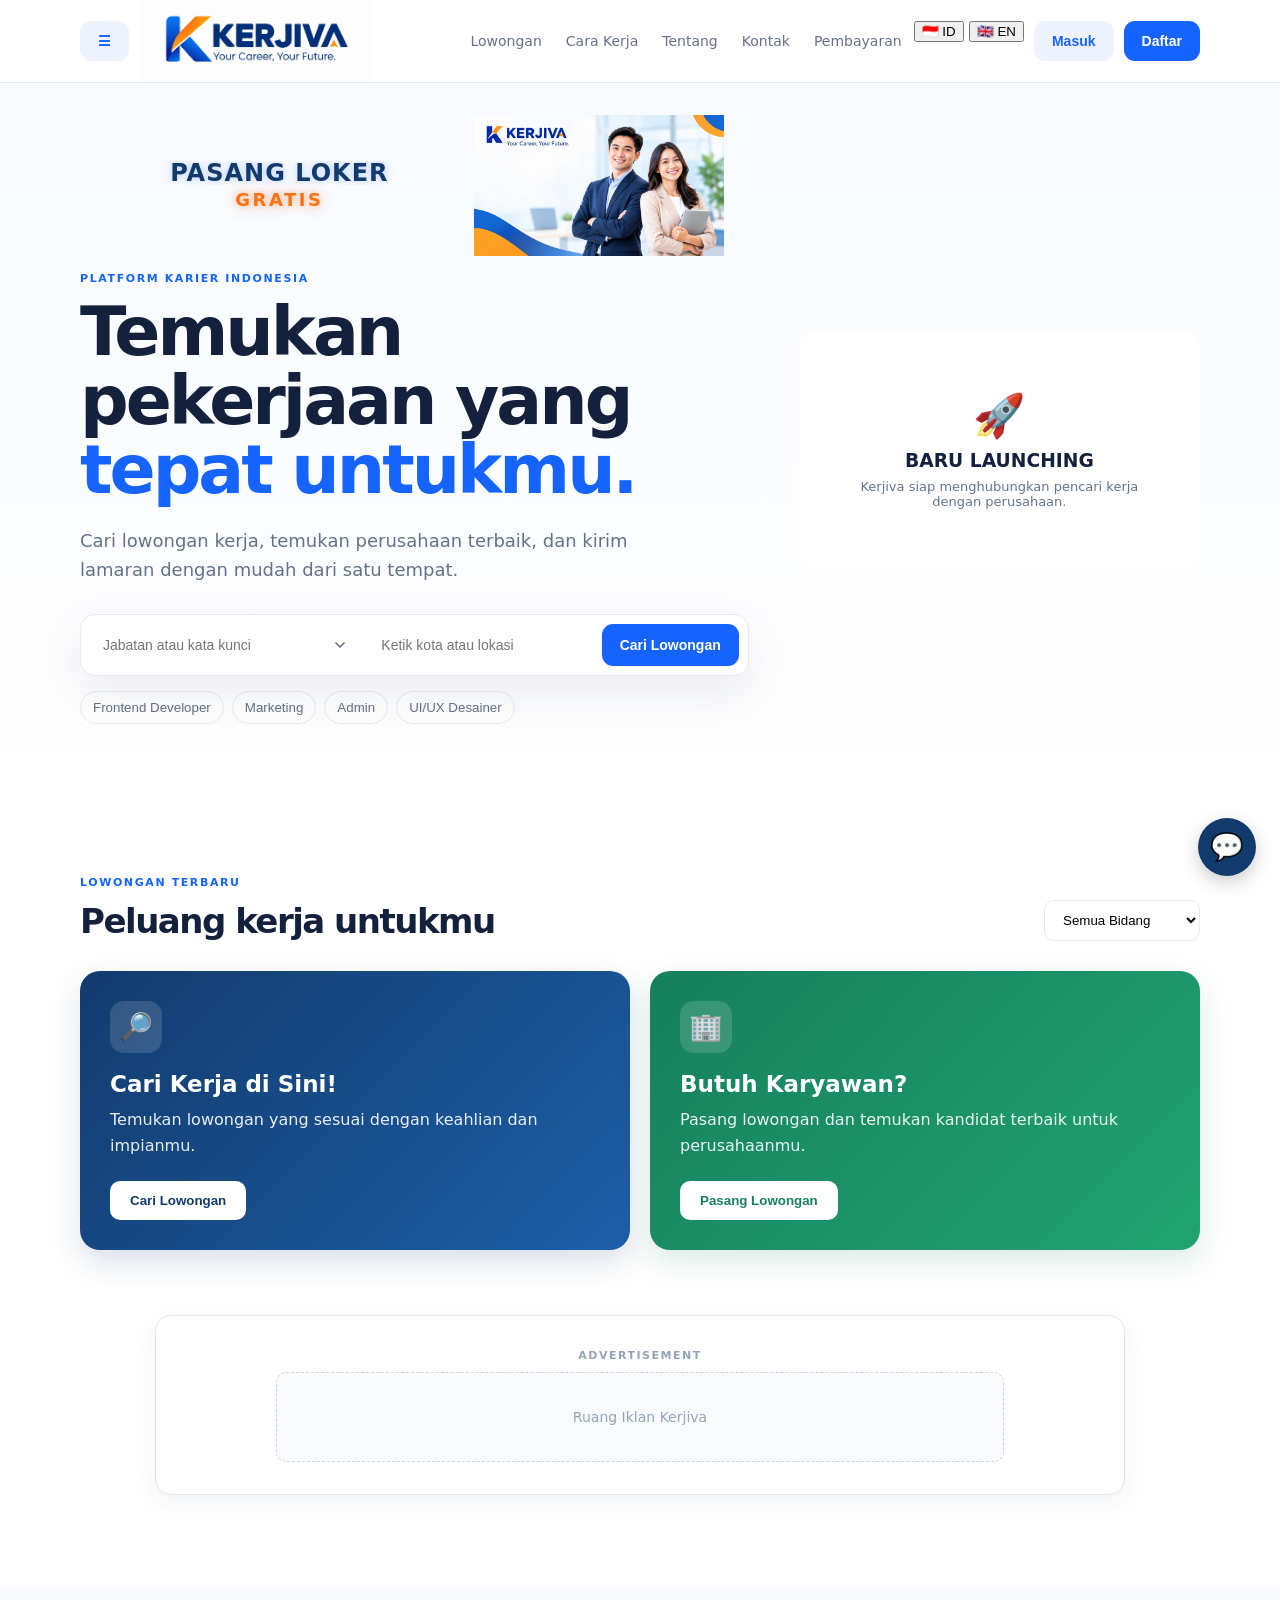
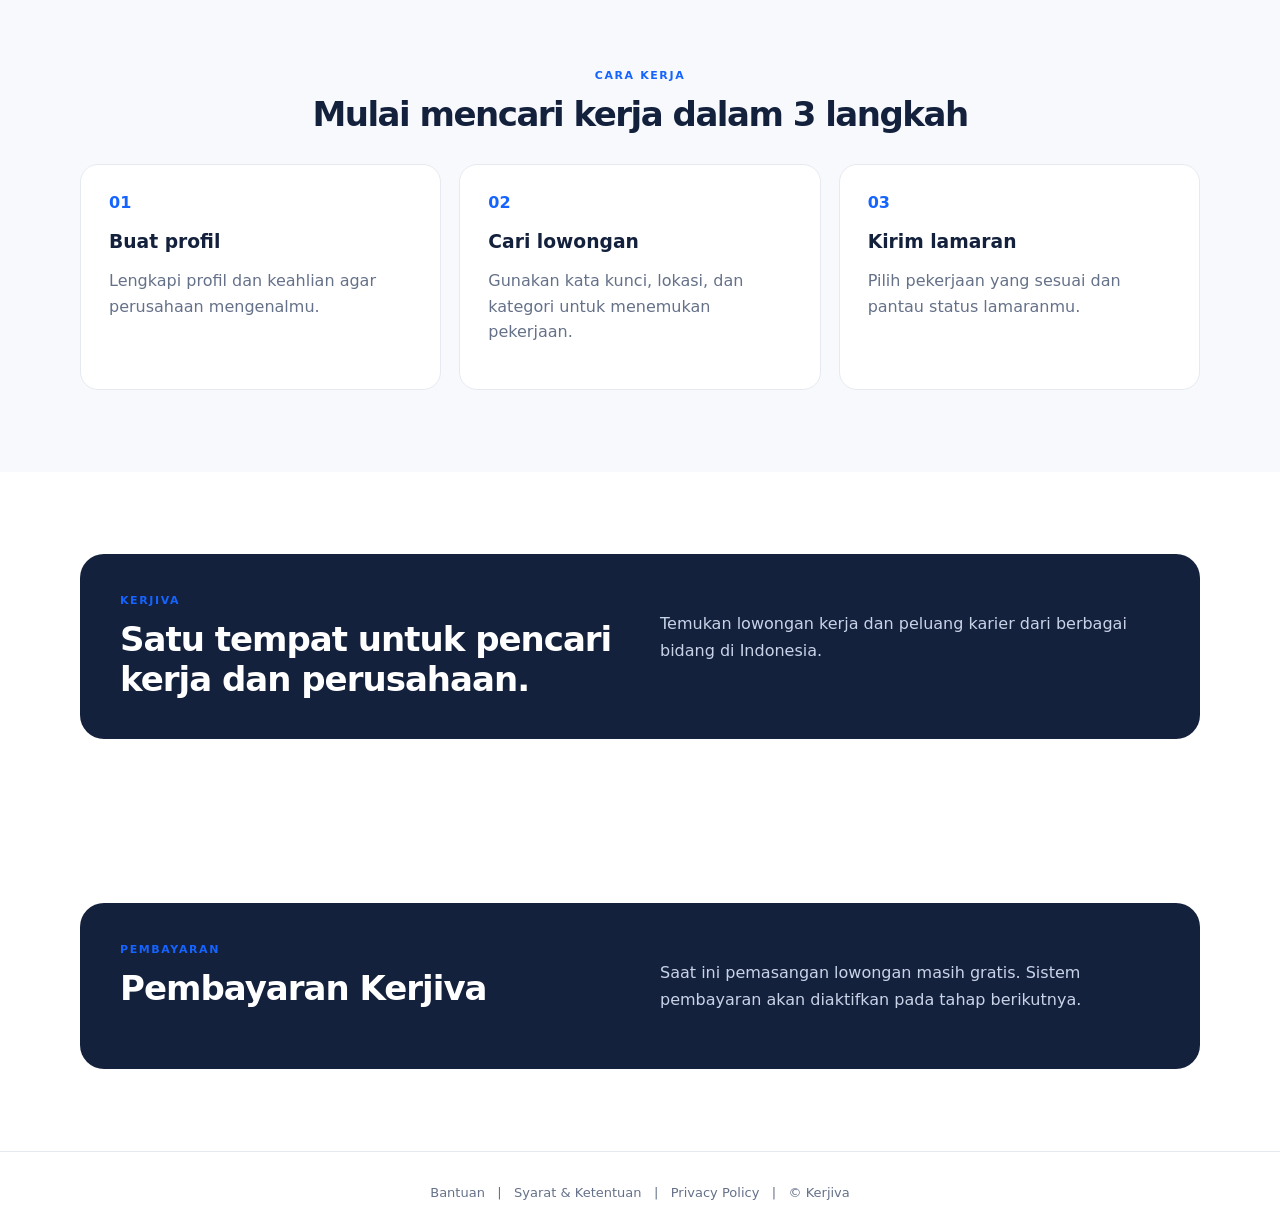
==== index.html @ 044a945b "Update index.html" ====
<!doctype html>
<html lang="id">
<head>
  <script>
  document.documentElement.classList.add("language-loading");
</script>
  <meta charset="UTF-8">
  <meta name="viewport" content="width=device-width, initial-scale=1.0">
  <link rel="manifest" href="manifest.json">
  <meta name="description" content="Kerjiva - platform pencarian lowongan kerja dan rekrutmen.">
  <title>Kerjiva — Temukan Pekerjaanmu</title>
  <link rel="stylesheet" href="styles.css">
 <script src="https://app.midtrans.com/snap/snap.js" data-client-key="Mid-client-Qr5XyvrR9S_PJY_P"></script>
</head>
<body>
  <header class="site-header">

  <div class="container nav">

<button class="btn btn-ghost" id="menuBtn" type="button">☰</button>

<a
  class="brand"
  href="#home"
  aria-label="Kerjiva"
  style="
    display:flex;
    flex-direction:column;
    align-items:flex-start;
    line-height:1.05;
  "
>
  <img
    src="kerjiva.png"
    alt="Kerjiva"
    style="
      width:230px;
      height:auto;
      display:block;
    "
  >
</a>
<nav>
        <a href="#jobs">Lowongan</a>
        <a href="#how">Cara Kerja</a>
        <a href="tentang.html">Tentang</a>
        <a href="kontak.html">Kontak</a>
        <a href="#payment">Pembayaran</a>
      </nav>
      <div class="nav-actions">
           <div class="language-switcher">
           <button type="button" id="langID">🇮🇩 ID</button>
           <button type="button" id="langEN">🇬🇧 EN</button>
      </div>
      
        <button class="btn btn-ghost" id="loginBtn">Masuk</button>
        <button class="btn btn-primary" id="registerBtn">Daftar</button>


<div id="mainMenu" style="display:none;">

  <!-- BERANDA -->
  <button type="button" id="menuHome">🏠 Beranda</button>

  <!-- NAVIGASI UTAMA -->
  <button type="button" id="menuJobs">💼 Lowongan</button>
  <button type="button" id="menuHow">📋 Cara Kerja</button>
  <button type="button" id="menuAbout">ℹ️ Tentang</button>
  <button type="button" id="menuContact">📞 Kontak</button>
  <button type="button" id="menuPayment">💳 Pembayaran</button>

  <!-- INFORMASI & AKUN -->
  <button type="button" id="menuCompanies">🏢 Perusahaan & Statistik</button>
  <button type="button" id="menuHelp">❓ Bantuan</button>
  <button type="button" id="menuJobseeker">👤 Dashboard Pencari Kerja</button>
  <button type="button" id="menuCompany">🏢 Dashboard Perusahaan</button>
  <button type="button" id="menuSettings">⚙️ Pengaturan</button>
  <button type="button" id="menuLogout">🚪 Logout</button>

</div>

        
      </div>
    </div>
  </header>

  <main>
    <section class="hero" id="home">
      <div class="container hero-grid">
        <div>
          
      <!-- PROMO PASANG LOKER -->

<div class="kerjiva-promo" style="
  display:flex;
  align-items:center;
  justify-content:space-between;
  gap:20px;
  width:100%;
  box-sizing:border-box;
">

  <div style="
    flex:1;
    min-width:0;
  ">
    <div class="kerjiva-promo-title">
      PASANG LOKER
      <span class="kerjiva-light"></span>
    </div>

<div class="kerjiva-promo-free">
  GRATIS
</div>

  </div>

<img
  src="kerjiva promo.png"
  alt="Kerjiva - Pasang Loker Gratis"
  style="
    width:250px;
    max-width:50%;
    height:auto;
    display:block;
    object-fit:contain;
    flex-shrink:0;
   transform:translateX(-25px);
  "
>

</div>
    

<p class="eyebrow" data-i18n="heroEyebrow">PLATFORM KARIER INDONESIA</p>

<h1 data-i18n="heroTitle">
  Temukan pekerjaan yang <span>tepat untukmu.</span>
</h1>

<p class="hero-copy" data-i18n="heroCopy">
  Cari lowongan kerja, temukan perusahaan terbaik, dan kirim lamaran dengan mudah dari satu tempat.
</p>

<form class="search-box" id="searchForm">
  <input
    id="keyword"
    type="search"
    placeholder="Jabatan atau kata kunci"
    aria-label="Jabatan atau kata kunci"
    data-i18n-placeholder="keywordPlaceholder"
  >

  <div id="jobSuggestions" class="job-suggestions hidden"></div>

  <input
    id="location"
    type="text"
    list="cityList"
    placeholder="Ketik kota atau lokasi"
    aria-label="Kota atau lokasi"
    data-i18n-placeholder="locationPlaceholder"
    autocomplete="off"
  >

  <datalist id="cityList"></datalist>

  <button class="btn btn-primary" type="submit" data-i18n="searchButton">
    Cari Lowongan
  </button>
</form>


<div class="quick-tags">
  <button data-keyword="Frontend Developer">Frontend Developer</button>
  <button data-keyword="Marketing">Marketing</button>
  <button data-keyword="Admin">Admin</button>
  <button data-keyword="UI/UX Designer">UI/UX Designer</button>
</div>

</div>

<div id="featuredJob" class="mini-job" style="
  text-align:center;
  padding:30px 24px;
  min-height:230px;
  display:flex;
  flex-direction:column;
  justify-content:center;
  align-items:center;
">
  <div style="font-size:44px;margin-bottom:12px;">🚀</div>

  <h3 style="
    margin:0 0 10px;
    font-size:22px;
    color:#14213d;
  ">
    Baru Launching!
  </h3>

  <p style="
    margin:0;
    color:#64748b;
    line-height:1.6;
    max-width:280px;
  ">
    Temukan peluang kerja terbaik dan bangun masa depan kariermu bersama Kerjiva.
  </p>
</div>
        </div>
      </div>
    </section>

    <section class="section" id="jobs">
      <div class="container">
        <div class="section-heading">
          <div>
            <p class="eyebrow">LOWONGAN TERBARU</p>
            <h2>Peluang kerja untukmu</h2>
          </div>
         <select id="categoryFilter" aria-label="Filter bidang pekerjaan">
  <option value="all">Semua Bidang</option>
  <option value="Administrasi">Administrasi</option>
  <option value="Accounting">Accounting</option>
  <option value="Finance">Finance</option>
  <option value="Marketing">Marketing</option>
  <option value="Sales">Sales</option>
  <option value="IT">IT</option>
  <option value="Teknologi">Teknologi</option>
  <option value="HRD">HRD</option>
  <option value="Desain">Desain</option>
  <option value="Customer Service">Customer Service</option>
  <option value="Logistik">Logistik</option>
  <option value="Produksi">Produksi</option>
  <option value="Kesehatan">Kesehatan</option>
  <option value="Pendidikan">Pendidikan</option>
  <option value="Kuliner">Kuliner</option>
  <option value="Retail">Retail</option>
  <option value="Lainnya">Lainnya</option>
</select>
        </div>
      <!-- PROMOSI CARI KERJA & PERUSAHAAN -->
<div style="
  display:grid;
  grid-template-columns:repeat(2,minmax(0,1fr));
  gap:20px;
  margin:0 0 30px;
">

  <!-- PENCARI KERJA -->
  <div style="
    background:linear-gradient(135deg,#123b6d,#1d5fa7);
    color:white;
    padding:30px;
    border-radius:20px;
    box-shadow:0 12px 30px rgba(18,59,109,.16);
  ">
    <div style="
      width:52px;
      height:52px;
      display:grid;
      place-items:center;
      background:rgba(255,255,255,.14);
      border-radius:14px;
      font-size:27px;
      margin-bottom:18px;
    ">🔎</div>

    <h3 id="jobSeekerTitle" style="
      margin:0 0 10px;
      font-size:23px;
      color:white;
    ">
      Cari Kerja di Sini!
    </h3>

    <p id="jobSeekerText" style="
      margin:0 0 22px;
      line-height:1.6;
      color:rgba(255,255,255,.9);
      min-height:52px;
    ">
      Temukan lowongan yang sesuai dengan keahlian dan impianmu.
    </p>

    <button
      id="jobSeekerButton"
      onclick="document.getElementById('keyword').focus(); window.scrollTo({top:document.getElementById('keyword').offsetTop-100,behavior:'smooth'});"
      style="
        background:white;
        color:#123b6d;
        border:none;
        padding:12px 20px;
        border-radius:10px;
        font-weight:800;
        cursor:pointer;
      "
    >
      Cari Lowongan
    </button>
  </div>

  <!-- PERUSAHAAN -->
  <div id="companyPromo" style="
    background:linear-gradient(135deg,#16805c,#20a371);
    color:white;
    padding:30px;
    border-radius:20px;
    box-shadow:0 12px 30px rgba(22,128,92,.16);
  ">
    <div style="
      width:52px;
      height:52px;
      display:grid;
      place-items:center;
      background:rgba(255,255,255,.14);
      border-radius:14px;
      font-size:27px;
      margin-bottom:18px;
    ">🏢</div>

    <h3 id="companyTitle" style="
      margin:0 0 10px;
      font-size:23px;
      color:white;
    ">
      Butuh Karyawan?
    </h3>

    <p id="companyText" style="
      margin:0 0 22px;
      line-height:1.6;
      color:rgba(255,255,255,.9);
      min-height:52px;
    ">
      Pasang lowongan dan temukan kandidat terbaik untuk perusahaanmu.
    </p>

    <button
      id="companyButton"
      onclick="showCompanyDashboard()"
      style="
        background:white;
        color:#16805c;
        border:none;
        padding:12px 20px;
        border-radius:10px;
        font-weight:800;
        cursor:pointer;
      "
    >
      Pasang Lowongan
    </button>
  </div>

</div>
  <div id="jobsGrid" class="jobs-grid"></div>
        
        <!-- PREVIEW SLOT IKLAN KERJIVA -->
<div style="
  width:100%;
  max-width:970px;
  min-height:180px;
  margin:35px auto 10px;
  padding:18px;
  box-sizing:border-box;
  border:1px solid #e2e8f0;
  border-radius:16px;
  background:#ffffff;
  display:flex;
  flex-direction:column;
  align-items:center;
  justify-content:center;
  text-align:center;
  box-shadow:0 8px 24px rgba(18,59,109,.06);
">

  <div style="
    font-size:11px;
    font-weight:700;
    letter-spacing:1.5px;
    color:#94a3b8;
    margin-bottom:10px;
  ">
    ADVERTISEMENT
  </div>

  <div style="
    width:100%;
    max-width:728px;
    height:90px;
    border:1px dashed #cbd5e1;
    border-radius:10px;
    background:#f8fafc;
    display:flex;
    align-items:center;
    justify-content:center;
    color:#94a3b8;
    font-size:14px;
  ">
    Ruang Iklan Kerjiva
  </div>

</div>



    </section>

    <section class="section muted" id="how">
      <div class="container">
        <div class="section-heading centered">
          <p class="eyebrow">CARA KERJA</p>
          <h2>Mulai mencari kerja dalam 3 langkah</h2>
        </div>
        <div class="steps">
          <article><span>01</span><h3>Buat profil</h3><p>Lengkapi profil dan keahlian agar perusahaan mengenalmu.</p></article>
          <article><span>02</span><h3>Cari lowongan</h3><p>Gunakan kata kunci, lokasi, dan kategori untuk menemukan pekerjaan.</p></article>
          <article><span>03</span><h3>Kirim lamaran</h3><p>Pilih pekerjaan yang sesuai dan pantau status lamaranmu.</p></article>
        </div>
      </div>
    </section>

    <section class="section about" id="about">
      <div class="container about-card">
        <div>
         <p class="eyebrow">KERJIVA</p>
          <h2>Satu tempat untuk pencari kerja dan perusahaan.</h2>
        </div>
     <p>Temukan lowongan kerja dan peluang karier dari berbagai bidang di Indonesia.</p>
      </div>
  </section>

<section class="section" id="payment">
  <div class="container about-card">
    <div>
      <p class="eyebrow">PEMBAYARAN</p>
     <h2>Pembayaran Kerjiva</h2>
    </div>

    <p>
      Saat ini pemasangan lowongan masih gratis.
      Sistem pembayaran akan diaktifkan pada tahap berikutnya.
    </p>
  </div>
</section>

</main>


<footer>
  <div class="container footer">

    <span>
      <a href="bantuan.html">Bantuan</a>
      &nbsp; | &nbsp;
      <a href="terms.html">Syarat & Ketentuan</a>
      &nbsp; | &nbsp;
      <a href="privacy.html">Privacy Policy</a>
      &nbsp; | &nbsp;
      © <span id="year"></span> Kerjiva
    </span>
  </div>
</footer>


<div class="modal hidden" id="authModal" role="dialog" aria-modal="true" aria-labelledby="modalTitle">
  <div class="modal-card">

    <button class="modal-close" id="closeModal" aria-label="Tutup">×</button>

    <p class="eyebrow">KERJIVA</p>

    <h2 id="modalTitle">Masuk</h2>

    <p id="modalText">
      Masukkan email dan password untuk masuk.
    </p>

    <!-- PILIHAN JENIS AKUN -->
    
   <div class="account-type" id="accountType">
       <p id="accountTypeLabel">Daftar sebagai:</p>

   <button type="button" id="jobseekerAccount">
      Pencari Kerja
   </button>

   <button type="button" id="companyAccount">
      Perusahaan
    </button>
    </div>
    <form id="authForm">

      <!-- DATA PENCARI KERJA -->
      <div id="jobseekerFields" style="display:none;">

     <label>
       <span id="firstNameLabel">Nama Depan</span>
       <input
        id="firstName"
        type="text"
        placeholder="Nama depan"
        autocomplete="given-name"
        >
     </label>

     <label>
       <span id="lastNameLabel">Nama Belakang</span>
       <input
        id="lastName"
       type="text"
       placeholder="Nama belakang"
       autocomplete="family-name"
        >
      </label>

      <label>
      <span id="jobseekerPhoneLabel">Nomor Telepon</span>
      <input
       id="jobseekerPhone"
       type="tel"
       placeholder="08xxxxxxxxxx"
       autocomplete="tel"
       >
      </label>

        <label>
          Kota
          <input
            id="jobseekerCity"
            type="text"
            placeholder="Jakarta"
            autocomplete="address-level2"
          >
        </label>

      </div>

      <!-- DATA PERUSAHAAN -->
      <div id="companyFields" class="company-fields" style="display:none;">

        <label>
          Nama Perusahaan
          <input
            id="companyName"
            type="text"
            placeholder="Nama perusahaan"
          >
        </label>

        <label>
          No. HP
          <input
            id="companyPhone"
            type="tel"
            placeholder="08xxxxxxxxxx"
          >
        </label>

        <label>
          Website
          <input
            id="companyWebsite"
            type="url"
            placeholder="https://contoh.com"
          >
        </label>

       <label>
          Alamat
          <input
          id="companyAddress"
          type="text"
          placeholder="Alamat perusahaan"
           >
       </label>

        <label>
           Kota
        <input
           id="companyCity"
           type="text"
           placeholder="Jakarta"
          >
        </label>

      </div>

      <!-- EMAIL -->
      <label>
        Email
        <input
          id="email"
          type="email"
          required
          placeholder="nama@email.com"
          autocomplete="email"
        >
      </label>

      <!-- PASSWORD -->
      <label>
        Password
        <input
          id="password"
          type="password"
          required
          minlength="6"
          placeholder="Minimal 6 karakter"
          autocomplete="new-password"
        >
      </label>

      <!-- KONFIRMASI PASSWORD -->
      <div id="confirmPasswordField" style="display:none;">

        <label>
          Konfirmasi Password
          <input
            id="confirmPassword"
            type="password"
            minlength="6"
            placeholder="Ulangi password"
            autocomplete="new-password"
          >
        </label>

      </div>

      <button class="btn btn-primary full" type="submit">
        Lanjut
      </button>

    </form>

    <p class="switch-auth">
      Belum punya akun?
      <button id="switchAuth" type="button">Daftar</button>
    </p>

  </div>
</div>

  <div class="modal hidden" id="jobDetailModal" role="dialog" aria-modal="true">
    <div class="job-detail-card">

      <button class="modal-close" id="closeJobDetail" aria-label="Tutup">×</button>

      <div class="job-detail-header">
        <p class="eyebrow">DETAIL LOWONGAN</p>
        <h2 id="jobDetailTitle">Nama Lowongan</h2>
        <p id="jobDetailCompany">Nama Perusahaan</p>

        <div class="job-detail-info">
          <span id="jobDetailLocation">📍 Lokasi</span>
          <span id="jobDetailType">💼 Tipe Pekerjaan</span>
          <span id="jobDetailSalary">💰 Gaji</span>
        </div>
      </div>

      <div class="job-detail-section">
        <h3>Deskripsi Pekerjaan</h3>
        <p id="jobDetailDescription">
          Deskripsi pekerjaan akan tampil di sini.
        </p>
      </div>

      <div class="job-detail-section">
        <h3>Persyaratan</h3>
        <p id="jobDetailRequirements">
          Persyaratan pekerjaan akan tampil di sini.
        </p>
      </div>

      <button class="btn btn-primary full" id="jobDetailApply">
        Lamar Sekarang
      </button>

    </div>
  </div>
 
<script src="app.js"></script>


<style>
  html.language-loading body {
    visibility: hidden;
  }
  /* =====================================================
   NOTIFIKASI PENDAFTARAN KERJIVA
   ===================================================== */

.kerjiva-registration-notification {
  position: fixed;
  top: 50%;
  left: 50%;
  width: min(420px, calc(100vw - 32px));
  box-sizing: border-box;
  padding: 24px 22px;
  display: flex;
  align-items: center;
  gap: 16px;

  background: #ffffff;
  border-radius: 16px;
  box-shadow: 0 18px 45px rgba(15, 23, 42, 0.20);

  transform: translate(-50%, calc(-50% + 18px));
  opacity: 0;
  visibility: hidden;

  z-index: 100000;

  transition:
    opacity 0.25s ease,
    transform 0.25s ease,
    visibility 0.25s ease;
}

.kerjiva-registration-notification.show {
  opacity: 1;
  visibility: visible;
  transform: translate(-50%, -50%);
}

.kerjiva-registration-icon {
  width: 46px;
  height: 46px;
  min-width: 46px;

  display: flex;
  align-items: center;
  justify-content: center;

  border-radius: 50%;
  background: #dcfce7;
  color: #16a34a;

  font-size: 25px;
  font-weight: 800;
}

.kerjiva-registration-content {
  flex: 1;
  min-width: 0;
}

.kerjiva-registration-title {
  margin-bottom: 5px;

  color: #14213d;
  font-size: 17px;
  font-weight: 800;
  line-height: 1.3;
}

.kerjiva-registration-message {
  color: #64748b;
  font-size: 14px;
  line-height: 1.5;
}

.kerjiva-registration-ok {
  flex-shrink: 0;

  border: none;
  border-radius: 10px;

  padding: 10px 17px;

  background: #123b6d;
  color: #ffffff;

  font-size: 14px;
  font-weight: 700;

  cursor: pointer;

  transition: transform 0.2s ease, opacity 0.2s ease;
}

.kerjiva-registration-ok:hover {
  transform: translateY(-1px);
  opacity: 0.92;
}

@media (max-width: 600px) {

  .kerjiva-registration-notification {
    width: calc(100vw - 28px);
    padding: 20px 18px;
    gap: 12px;
  }

  .kerjiva-registration-icon {
    width: 42px;
    height: 42px;
    min-width: 42px;
    font-size: 22px;
  }

  .kerjiva-registration-title {
    font-size: 16px;
  }

  .kerjiva-registration-message {
    font-size: 13px;
  }

  .kerjiva-registration-ok {
    padding: 9px 14px;
  }
}

  
/* =====================================================
   CHATBOT KERJIVA
   ===================================================== */

#chatbot-button {
  position: fixed;
  right: 24px;
  bottom: 24px;
  width: 58px;
  height: 58px;
  border-radius: 50%;
  background: #123b6d;
  color: #ffffff;
  display: flex;
  align-items: center;
  justify-content: center;
  font-size: 27px;
  cursor: pointer;
  z-index: 9999;
  box-shadow: 0 6px 18px rgba(0, 0, 0, 0.20);
}

#chatbot-button:hover {
  transform: scale(1.06);
}

#chatbot-box {
  position: fixed;
  right: 24px;
  bottom: 94px;
  width: 350px;
  max-width: calc(100vw - 32px);
  height: 470px;
  max-height: calc(100vh - 120px);
  background: #ffffff;
  border-radius: 16px;
  overflow: hidden;
  display: none;
  flex-direction: column;
  z-index: 9998;
  box-shadow: 0 10px 30px rgba(0, 0, 0, 0.20);
  border: 1px solid #e5e7eb;
}

#chatbot-header {
  min-height: 56px;
  padding: 0 16px;
  background: #123b6d;
  color: #ffffff;
  display: flex;
  align-items: center;
  justify-content: space-between;
  font-weight: 600;
}

#chatbot-header button {
  border: none;
  background: transparent;
  color: #ffffff;
  font-size: 20px;
  cursor: pointer;
}

#chatbot-messages {
  flex: 1;
  overflow-y: auto;
  padding: 14px;
  background: #f4f7fb;
}

.chatbot-message {
  max-width: 82%;
  padding: 10px 13px;
  margin-bottom: 10px;
  border-radius: 12px;
  line-height: 1.5;
  font-size: 14px;
  word-wrap: break-word;
}

.chatbot-message.bot {
  margin-right: auto;
  background: #ffffff;
  color: #1f2937;
  border: 1px solid #e5e7eb;
}

.chatbot-message.user {
  margin-left: auto;
  background: #123b6d;
  color: #ffffff;
}

#chatbot-input-area {
  display: flex;
  gap: 8px;
  padding: 10px;
  background: #ffffff;
  border-top: 1px solid #e5e7eb;
}

#chatbot-input {
  flex: 1;
  min-width: 0;
  padding: 10px 12px;
  border: 1px solid #d1d5db;
  border-radius: 10px;
  outline: none;
  font-size: 14px;
}

#chatbot-input-area button {
  padding: 10px 14px;
  border: none;
  border-radius: 10px;
  background: #123b6d;
  color: #ffffff;
  cursor: pointer;
  font-weight: 600;
}

@media (max-width: 600px) {
  #chatbot-button {
    right: 16px;
    bottom: 16px;
    width: 54px;
    height: 54px;
  }

  #chatbot-box {
    right: 16px;
    bottom: 82px;
    width: calc(100vw - 32px);
    height: min(470px, calc(100vh - 110px));
  }
}
</style>

<!-- CHATBOT KERJIVA -->
<div id="chatbot-button" onclick="toggleChatbot()">
  💬
</div>

<div id="chatbot-box">
  <div id="chatbot-header">
  <span>🤖 Kerjiva Assistant</span>
    <button onclick="toggleChatbot()">✕</button>
  </div>

  <div id="chatbot-messages">
    <div class="chatbot-message bot">
      Halo! 👋 Ada yang bisa saya bantu?
    </div>
  </div>

  <div id="chatbot-input-area">
    <input
      type="text"
      id="chatbot-input"
      placeholder="Tulis pertanyaan..."
      onkeydown="if(event.key==='Enter') sendChatbotMessage()"
    >
    <button onclick="sendChatbotMessage()">Kirim</button>
  </div>
</div>

<script>
function toggleChatbot() {
  const box = document.getElementById("chatbot-box");

  if (box.style.display === "flex") {
    box.style.display = "none";
  } else {
    box.style.display = "flex";
  }
}

async function sendChatbotMessage() {
  const input = document.getElementById("chatbot-input");
  const messages = document.getElementById("chatbot-messages");

  const message = input.value.trim();

  if (!message) return;

  messages.innerHTML += `
    <div class="chatbot-message user">
      ${message}
    </div>
  `;

  input.value = "";

  try {
    const response = await fetch(
      "https://ksqrimmecpriyepsuclc.supabase.co/functions/v1/chatbot",
      {
        method: "POST",
        headers: {
          "Content-Type": "application/json"
        },

        body: JSON.stringify({
          message: message,
          language: localStorage.getItem("siteLanguage") || "id"
        })
      }
    );

    const data = await response.json();
    console.log("CHATBOT RESPONSE:", data);

    messages.innerHTML += `
      <div class="chatbot-message bot">
        ${data.reply || "Maaf, saya belum bisa menjawab."}
      </div>
    `;

    messages.scrollTop = messages.scrollHeight;

  } catch (error) {
    console.error("Chatbot error:", error);

    messages.innerHTML += `
      <div class="chatbot-message bot">
        Maaf, terjadi kesalahan. Silakan coba lagi.
      </div>
    `;
  }
}
</script>

<script src="language.js"></script>
<script>
if ("serviceWorker" in navigator) {
  window.addEventListener("load", () => {
    navigator.serviceWorker
      .register("./service-worker.js")
      .then(() => {
        console.log("Kerjiva Service Worker aktif");
      })
      .catch(error => {
        console.error(
          "Kerjiva Service Worker gagal:",
          error
        );
      });
  });
}
</script>
</body>
</html>
---- styles.css ----
:root{
  --ink:#14213d;--muted:#657189;--line:#e6eaf0;--bg:#f7f9fc;--card:#fff;
  --accent:#1664ff;--accent-dark:#0d49c7;--shadow:0 18px 50px rgba(20,33,61,.09);
}
*{box-sizing:border-box}html{scroll-behavior:smooth}body{margin:0;font-family:Inter,ui-sans-serif,system-ui,-apple-system,BlinkMacSystemFont,"Segoe UI",sans-serif;color:var(--ink);background:#fff}a{text-decoration:none;color:inherit}.container{width:min(1120px,92%);margin:auto}
.site-header{position:sticky;top:0;z-index:20;background:rgba(255,255,255,.94);backdrop-filter:blur(12px);border-bottom:1px solid var(--line)}.nav{min-height:72px;display:flex;align-items:center;gap:12px}.brand{font-weight:850;font-size:21px;letter-spacing:-.7px;margin-right:auto;white-space:nowrap;text-decoration:none}.brand span{color:var(--accent)}nav{display:flex;gap:24px;color:var(--muted);font-size:14px}nav a:hover{color:var(--accent)}.nav-actions{display:flex;gap:10px}
.btn{border:0;border-radius:11px;padding:12px 18px;font-weight:750;cursor:pointer;font-size:14px}.btn-primary{background:var(--accent);color:#fff}.btn-primary:hover{background:var(--accent-dark)}.btn-ghost{background:#eef3ff;color:var(--accent)}.full{width:100%}
.hero{background:linear-gradient(180deg,#f7faff 0,#fff 100%);padding:82px 0 70px}.hero-grid{display:grid;grid-template-columns:1.25fr .75fr;gap:70px;align-items:center}.eyebrow{font-size:11px;font-weight:850;letter-spacing:1.6px;color:var(--accent);margin:0 0 12px}.hero h1{font-size:clamp(42px,6vw,68px);line-height:1.02;letter-spacing:-3px;margin:0 0 22px;max-width:760px}.hero h1 span{color:var(--accent)}.hero-copy{font-size:18px;color:var(--muted);max-width:610px;line-height:1.6}.search-box{margin-top:30px;background:#fff;padding:9px;border:1px solid var(--line);box-shadow:var(--shadow);border-radius:15px;display:grid;grid-template-columns:1.2fr 1fr auto;gap:8px}.search-box input{border:0;outline:0;padding:13px;font-size:14px;min-width:0}.quick-tags{display:flex;flex-wrap:wrap;gap:8px;margin-top:15px}.quick-tags button{border:1px solid var(--line);background:#fff;color:var(--muted);padding:8px 12px;border-radius:999px;cursor:pointer}.hero-card{background:#14213d;border-radius:24px;padding:20px;color:#fff;box-shadow:var(--shadow)}.stat-card{padding:20px 12px 25px}.stat-card strong{display:block;font-size:48px;letter-spacing:-2px}.stat-card span{color:#c9d3e8}.mini-job{background:#fff;color:var(--ink);border-radius:16px;padding:18px;margin-top:10px}.mini-job h3{margin:12px 0 5px}.mini-job p{color:var(--muted);margin:0 0 12px;font-size:13px}.mini-job strong{font-size:13px}.pill{display:inline-block;background:#eaf1ff;color:var(--accent);border-radius:999px;padding:6px 9px;font-size:11px;font-weight:800}
.section{padding:82px 0}.muted{background:var(--bg)}.section-heading{display:flex;align-items:end;justify-content:space-between;gap:20px;margin-bottom:30px}.section-heading h2{font-size:34px;letter-spacing:-1.5px;margin:0}.section-heading select{padding:11px 14px;border:1px solid var(--line);border-radius:10px;background:#fff}.centered{display:block;text-align:center}
.jobs-grid{display:grid;grid-template-columns:repeat(3,1fr);gap:18px}.job-card{background:#fff;border:1px solid var(--line);border-radius:16px;padding:21px;transition:.2s}.job-card:hover{transform:translateY(-3px);box-shadow:var(--shadow)}.job-top{display:flex;justify-content:space-between;gap:10px}.company-logo{width:42px;height:42px;border-radius:12px;background:#edf2ff;display:grid;place-items:center;color:var(--accent);font-weight:850}.job-card h3{margin:18px 0 6px;font-size:18px}.job-card .company,.job-meta{color:var(--muted);font-size:13px}.job-meta{display:flex;flex-wrap:wrap;gap:10px;margin:15px 0}.job-card .salary{font-weight:800;font-size:13px}.job-actions{display:flex;justify-content:space-between;align-items:center;margin-top:20px;padding-top:16px;border-top:1px solid var(--line)}.job-actions button{border:0;background:none;color:var(--accent);font-weight:800;cursor:pointer}.empty{text-align:center;padding:50px;color:var(--muted)}.hidden{display:none!important}
.steps{display:grid;grid-template-columns:repeat(3,1fr);gap:18px}.steps article{background:#fff;border:1px solid var(--line);border-radius:18px;padding:28px}.steps span{color:var(--accent);font-weight:900}.steps h3{margin-bottom:8px}.steps p{color:var(--muted);line-height:1.6}.about-card{background:#14213d;color:#fff;border-radius:24px;padding:40px;display:grid;grid-template-columns:1fr 1fr;gap:40px}.about-card h2{font-size:34px;letter-spacing:-1px;margin:0}.about-card p:last-child{color:#c9d3e8;line-height:1.7}
footer{border-top:1px solid var(--line)}
.footer{
  min-height:80px;
  display:flex;
  align-items:center;
  justify-content:center;
  color:var(--muted);
  font-size:13px
}
.modal{position:fixed;inset:0;background:rgba(10,20,40,.55);z-index:50;display:grid;place-items:center;padding:20px}.modal-card{background:#fff;border-radius:20px;padding:30px;width:min(420px,100%);position:relative;box-shadow:var(--shadow)}.modal-card h2{margin:0 0 8px}.modal-card>p{color:var(--muted);font-size:14px}.modal-close{position:absolute;right:16px;top:12px;border:0;background:none;font-size:28px;cursor:pointer;color:var(--muted)}label{display:block;font-size:13px;font-weight:700;margin:15px 0}label input{display:block;width:100%;margin-top:7px;padding:12px;border:1px solid var(--line);border-radius:10px;font-size:14px}.switch-auth{text-align:center;font-size:13px}.switch-auth button{border:0;background:none;color:var(--accent);font-weight:800;cursor:pointer}
@media(max-width:850px){nav{display:none}.hero-grid{grid-template-columns:1fr}.jobs-grid{grid-template-columns:1fr 1fr}.about-card{grid-template-columns:1fr}.search-box{grid-template-columns:1fr}.steps{grid-template-columns:1fr}}
@media(max-width:850px){
  nav{display:none}
  .hero-grid{grid-template-columns:1fr}
  .jobs-grid{grid-template-columns:1fr 1fr}
  .about-card{grid-template-columns:1fr}
  .search-box{grid-template-columns:1fr}
  .steps{grid-template-columns:1fr}
}

@media(max-width:560px){

  .nav{
    min-height:64px;
    width:100%;
    gap:6px;
  }

  #menuBtn{
    flex:0 0 auto;
    padding:9px 10px;
    font-size:18px;
  }

  .brand{
    flex:1 1 auto;
    min-width:0;
    margin-right:0;
  }

  .brand img{
    width:105px !important;
    max-width:105px;
    height:auto;
  }

  .brand small{
    font-size:8px !important;
    white-space:nowrap;
    letter-spacing:0 !important;
  }

  nav{
    display:none;
  }

  .nav-actions{
    flex:0 0 auto;
    display:flex;
    align-items:center;
    gap:4px;
  }

  .language-switcher{
    display:flex;
    align-items:center;
    gap:1px;
    white-space:nowrap;
  }

  .language-switcher button{
    border:0;
    background:transparent;
    padding:5px 3px;
    font-size:11px;
    cursor:pointer;
  }

  .nav-actions .btn-ghost{
    display:block;
  }

  .nav-actions .btn{
    padding:8px 8px;
    font-size:11px;
    border-radius:8px;
    white-space:nowrap;
  }

  #mainMenu{
    left:8px;
    top:68px;
    width:220px;
  }

  .hero{
    padding-top:55px;
  }

  .hero h1{
    letter-spacing:-2px;
  }

  .section{
    padding:60px 0;
  }

  .jobs-grid{
    grid-template-columns:1fr;
  }
}

.modal-card{
  max-height:90vh;
  overflow-y:auto;
}

/* =========================
   DETAIL LOWONGAN MODERN
   ========================= */

#jobDetailModal {
  background:
    linear-gradient(135deg, rgba(235, 244, 255, 0.96), rgba(248, 250, 252, 0.97));
  backdrop-filter: blur(6px);
}

.job-detail-card {
  width: min(760px, 94%);
  max-height: 90vh;
  overflow-y: auto;
  background: #ffffff;
  border-radius: 24px;
  padding: 36px;
  position: relative;
  box-shadow: 0 20px 60px rgba(20, 40, 80, 0.18);
  border: 1px solid rgba(30, 80, 140, 0.08);
}

.job-detail-header {
  padding-bottom: 24px;
  border-bottom: 1px solid var(--line);
}

.job-detail-header h2 {
  margin: 8px 0 6px;
  font-size: 32px;
  line-height: 1.2;
}

.job-detail-header > p:not(.eyebrow) {
  margin: 0 0 20px;
  color: var(--muted);
  font-weight: 700;
  font-size: 16px;
}

.job-detail-info {
  display: flex;
  flex-wrap: wrap;
  gap: 10px;
}

.job-detail-info span {
  background: #f4f7fb;
  border: 1px solid var(--line);
  padding: 9px 13px;
  border-radius: 10px;
  font-size: 13px;
  font-weight: 700;
}

.job-detail-section {
  margin-top: 26px;
}

.job-detail-section h3 {
  margin: 0 0 10px;
  font-size: 18px;
}

.job-detail-section p {
  color: var(--muted);
  line-height: 1.7;
  margin: 0;
}

#jobDetailApply {
  margin-top: 30px;
}

@media (max-width: 560px) {
  .job-detail-card {
    width: 94%;
    padding: 24px;
    border-radius: 20px;
  }

  .job-detail-header h2 {
    font-size: 25px;
  }

  .job-detail-info {
    flex-direction: column;
  }

  .job-detail-info span {
    width: 100%;
  }
}

/* =========================
   MENU UTAMA KERJIVA
   ========================= */

#mainMenu {
  position: fixed;
  left: 20px;
  top: 76px;
  width: 255px;
  background: rgba(255, 255, 255, 0.98);
  border: 1px solid #e2e8f0;
  border-radius: 16px;
  box-shadow: 0 18px 45px rgba(20, 33, 61, 0.16);
  padding: 9px;
  z-index: 99999;
  backdrop-filter: blur(12px);
}

.nav-actions {
  position: relative;
}

#mainMenu button {
  display: flex;
  align-items: center;
  width: 100%;
  min-height: 45px;
  padding: 11px 13px;
  margin: 2px 0;
  border: 0;
  background: transparent;
  color: #14213d;
  text-align: left;
  border-radius: 10px;
  cursor: pointer;
  font-family: inherit;
  font-size: 14px;
  font-weight: 650;
  transition: background .18s ease, color .18s ease, transform .18s ease;
}

#mainMenu button:hover {
  background: #eef4ff;
  color: #1664ff;
  transform: translateX(2px);
}

#mainMenu button:active {
  transform: translateX(1px);
}

/* Logout dipisahkan dari menu utama */
#mainMenu #menuLogout {
  margin-top: 8px;
  padding-top: 14px;
  border-top: 1px solid #e6eaf0;
  border-radius: 0 0 10px 10px;
  color: #657189;
}

#mainMenu #menuLogout:hover {
  background: #f8fafc;
  color: #14213d;
}

@media (max-width: 560px) {

  #mainMenu {
    left: 8px;
    top: 68px;
    width: 235px;
    border-radius: 14px;
    padding: 7px;
  }

  #mainMenu button {
    min-height: 43px;
    padding: 10px 12px;
    font-size: 13px;
  }
}

  #mainMenu {
    left: 8px;
    top: 68px;
    width: 230px;
    border-radius: 14px;
    padding: 7px;
  }

  #mainMenu button {
    min-height: 42px;
    padding: 10px 12px;
    font-size: 13px;
  }
}
/* =========================
   CHATBOT KERJIVA
   ========================= */
#chatbot-button {
  position: fixed;
  right: 20px;
  bottom: 20px;
  width: 58px;
  height: 58px;
  border-radius: 50%;
  background: #123b6d;
  color: white;
  display: flex;
  align-items: center;
  justify-content: center;
  font-size: 27px;
  cursor: pointer;
  box-shadow: 0 5px 18px rgba(0, 0, 0, 0.2);
  z-index: 9999;
}

#chatbot-button:hover {
  transform: scale(1.05);
}

#chatbot-box {
  position: fixed;
  right: 20px;
  bottom: 90px;
  width: 350px;
  height: 470px;
  background: white;
  border-radius: 14px;
  box-shadow: 0 8px 30px rgba(0, 0, 0, 0.2);
  display: none;
  flex-direction: column;
  overflow: hidden;
  z-index: 9999;
}

#chatbot-header {
  background: #123b6d;
  color: white;
  padding: 15px;
  display: flex;
  align-items: center;
  justify-content: space-between;
  font-weight: 600;
}

#chatbot-header button {
  background: transparent;
  border: none;
  color: white;
  font-size: 18px;
  cursor: pointer;
}

#chatbot-messages {
  flex: 1;
  padding: 15px;
  overflow-y: auto;
  background: #f4f7fb;
}

.chatbot-message {
  max-width: 80%;
  padding: 10px 12px;
  margin-bottom: 10px;
  border-radius: 10px;
  line-height: 1.4;
  font-size: 14px;
}

.chatbot-message.bot {
  background: white;
  border: 1px solid #e2e8f0;
}

#chatbot-input-area {
  display: flex;
  padding: 10px;
  border-top: 1px solid #e2e8f0;
  background: white;
  gap: 8px;
}

#chatbot-input {
  flex: 1;
  min-width: 0;
  padding: 10px;
  border: 1px solid #cbd5e1;
  border-radius: 8px;
  outline: none;
}

#chatbot-input-area button {
  padding: 10px 14px;
  border: none;
  border-radius: 8px;
  background: #123b6d;
  color: white;
  cursor: pointer;
}

#chatbot-input-area button:hover {
  opacity: 0.9;
}

@media (max-width: 480px) {
  #chatbot-box {
    right: 10px;
    left: 10px;
    bottom: 80px;
    width: auto;
    height: 450px;
  }

  #chatbot-button {
    right: 15px;
    bottom: 15px;
  }
}

.search-box {
  position: relative;
}

.job-suggestions {
  position: absolute;
  top: calc(100% + 6px);
  left: 0;
  width: 100%;
  background: #fff;
  border: 1px solid #e2e8f0;
  border-radius: 12px;
  box-shadow: 0 10px 25px rgba(0,0,0,.12);
  overflow: hidden;
  z-index: 1000;
}

.job-suggestions.hidden {
  display: none;
}

.suggestion-header {
  padding: 10px 14px;
  font-size: 12px;
  font-weight: 700;
  color: #64748b;
  border-bottom: 1px solid #e2e8f0;
}

.job-suggestion-item {
  width: 100%;
  display: flex;
  justify-content: space-between;
  align-items: center;
  padding: 12px 14px;
  border: 0;
  background: #fff;
  color: #1e293b;
  font-size: 14px;
  text-align: left;
  cursor: pointer;
}

.job-suggestion-item:hover {
  background: #f1f5f9;
}

.job-suggestion-item span:last-child {
  color: #64748b;
  font-weight: 700;
}
/* =========================
   PANAH DROPDOWN KEYWORD
   ========================= */

#keyword {
  padding-right: 40px;
  background-image: url("data:image/svg+xml,%3Csvg xmlns='http://www.w3.org/2000/svg' width='16' height='16' viewBox='0 0 24 24' fill='none' stroke='%23647189' stroke-width='2.5' stroke-linecap='round' stroke-linejoin='round'%3E%3Cpolyline points='6 9 12 15 18 9'/%3E%3C/svg%3E");
  background-repeat: no-repeat;
  background-position: right 12px center;
  background-size: 16px;
}
@media (min-width: 851px) {
  .hero-grid {
    display: grid;
    grid-template-columns: minmax(0, 1.25fr) minmax(300px, 0.75fr);
    gap: 50px;
    align-items: center;
  }

  #featuredJob {
    width: 100%;
  }
}

#featuredJob.empty-search {
  background: linear-gradient(135deg, #123b6d, #1d5fa7);
}
/* ================================
   PROMO PASANG LOKER GRATIS
   ================================ */

.kerjiva-promo {
  margin-top: -50px;
  margin-left: auto;
  margin-right: auto;
  margin-bottom: 16px;
  line-height: 1;
  position: relative;
  width: max-content;
  max-width: 100%;
  text-align: center;
}

.kerjiva-promo-title {
  position: relative;
  overflow: hidden;

  font-size: 24px;
  font-weight: 900;
  letter-spacing: 1px;
  color: #123b6d;
  text-transform: uppercase;

  text-shadow:
    0 0 6px rgba(37,99,235,.20),
    0 0 14px rgba(37,99,235,.12);

 animation: kerjivaPromoTextFade 3s ease-in-out infinite;
}

.kerjiva-promo-free {
  margin-top: 6px;

  font-size: 18px;
  font-weight: 900;
  letter-spacing: 2.5px;
  color: #f97316;
  text-transform: uppercase;

  text-shadow:
    0 0 6px rgba(249,115,22,.40),
    0 0 14px rgba(249,115,22,.25),
    0 0 22px rgba(249,115,22,.15);

 animation: kerjivaPromoTextFade 3s ease-in-out infinite;
}
@keyframes kerjivaPromoTextFade {
  0%, 15% {
    opacity: 0;
  }

  25%, 65% {
    opacity: 1;
  }

  75%, 100% {
    opacity: 0;
  }
}

.kerjiva-light {
  position: absolute;
  top: 0;
  left: -70px;

  width: 40px;
  height: 100%;

  background: linear-gradient(
    90deg,
    transparent,
    rgba(255,255,255,.95),
    transparent
  );

  transform: skewX(-20deg);

  animation: kerjivaLightSweep 3s ease-in-out infinite;

  pointer-events: none;
}

@keyframes kerjivaPromoFade {
  0%, 15% {
    opacity: 0;
  }

  25%, 65% {
    opacity: 1;
  }

  75%, 100% {
    opacity: 0;
  }
}

@keyframes kerjivaLightSweep {
  0%, 20% {
    left: -70px;
    opacity: 0;
  }

  30% {
    opacity: 1;
  }

  60% {
    left: calc(100% + 20px);
    opacity: 1;
  }

  70%, 100% {
    left: calc(100% + 20px);
    opacity: 0;
  }
}

@keyframes kerjivaTextGlow {
  0%, 100% {
    text-shadow:
      0 0 5px rgba(37,99,235,.15),
      0 0 12px rgba(37,99,235,.10);
  }

  50% {
    text-shadow:
      0 0 7px rgba(37,99,235,.28),
      0 0 18px rgba(37,99,235,.18);
  }
}

@keyframes kerjivaGratisGlow {
  0%, 100% {
    text-shadow:
      0 0 6px rgba(249,115,22,.30),
      0 0 14px rgba(249,115,22,.18);
  }

  50% {
    text-shadow:
      0 0 8px rgba(249,115,22,.55),
      0 0 20px rgba(249,115,22,.35),
      0 0 28px rgba(249,115,22,.18);
  }
}
/* =====================================================
   LOADING PENCARIAN KERJIVA
   ===================================================== */

@keyframes kerjivaHourglass {
  0% {
    transform: rotate(0deg);
    opacity: 0.7;
  }

  50% {
    transform: rotate(8deg);
    opacity: 1;
  }

  100% {
    transform: rotate(0deg);
    opacity: 0.7;
  }
}
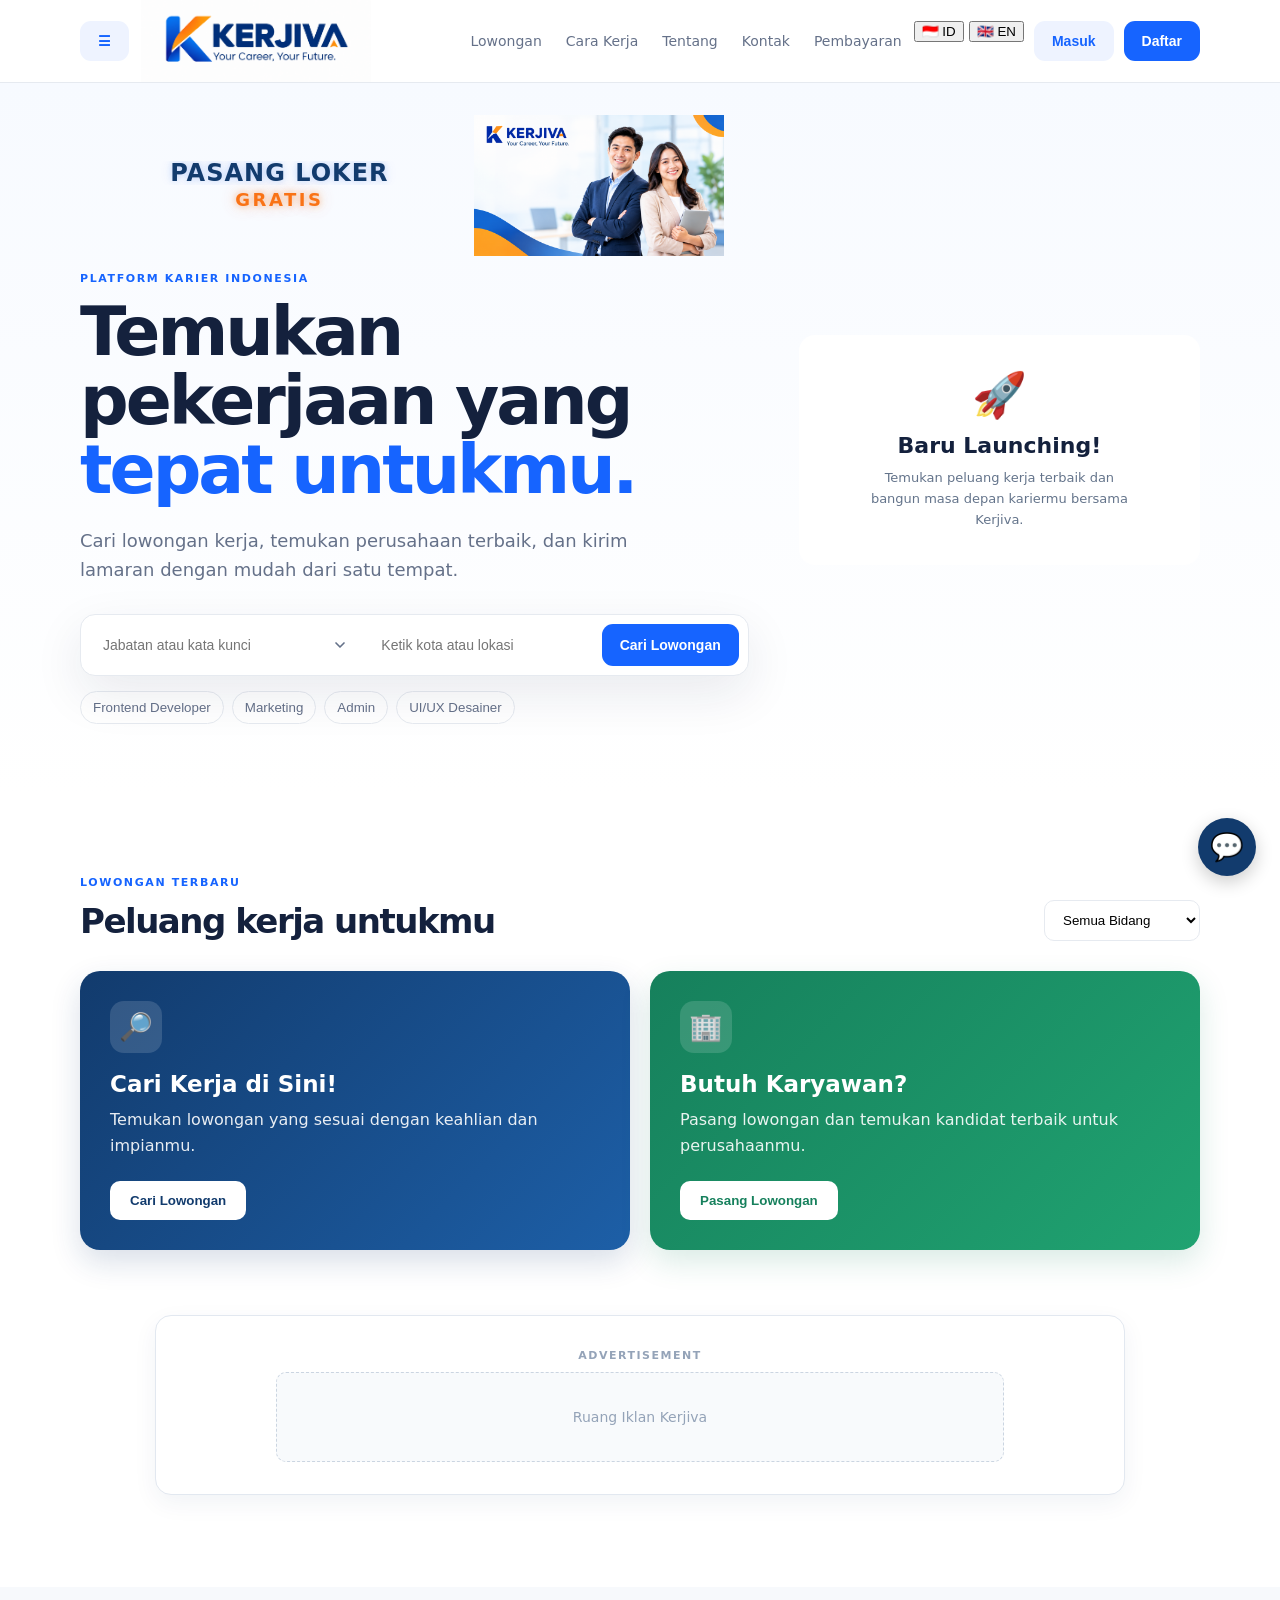
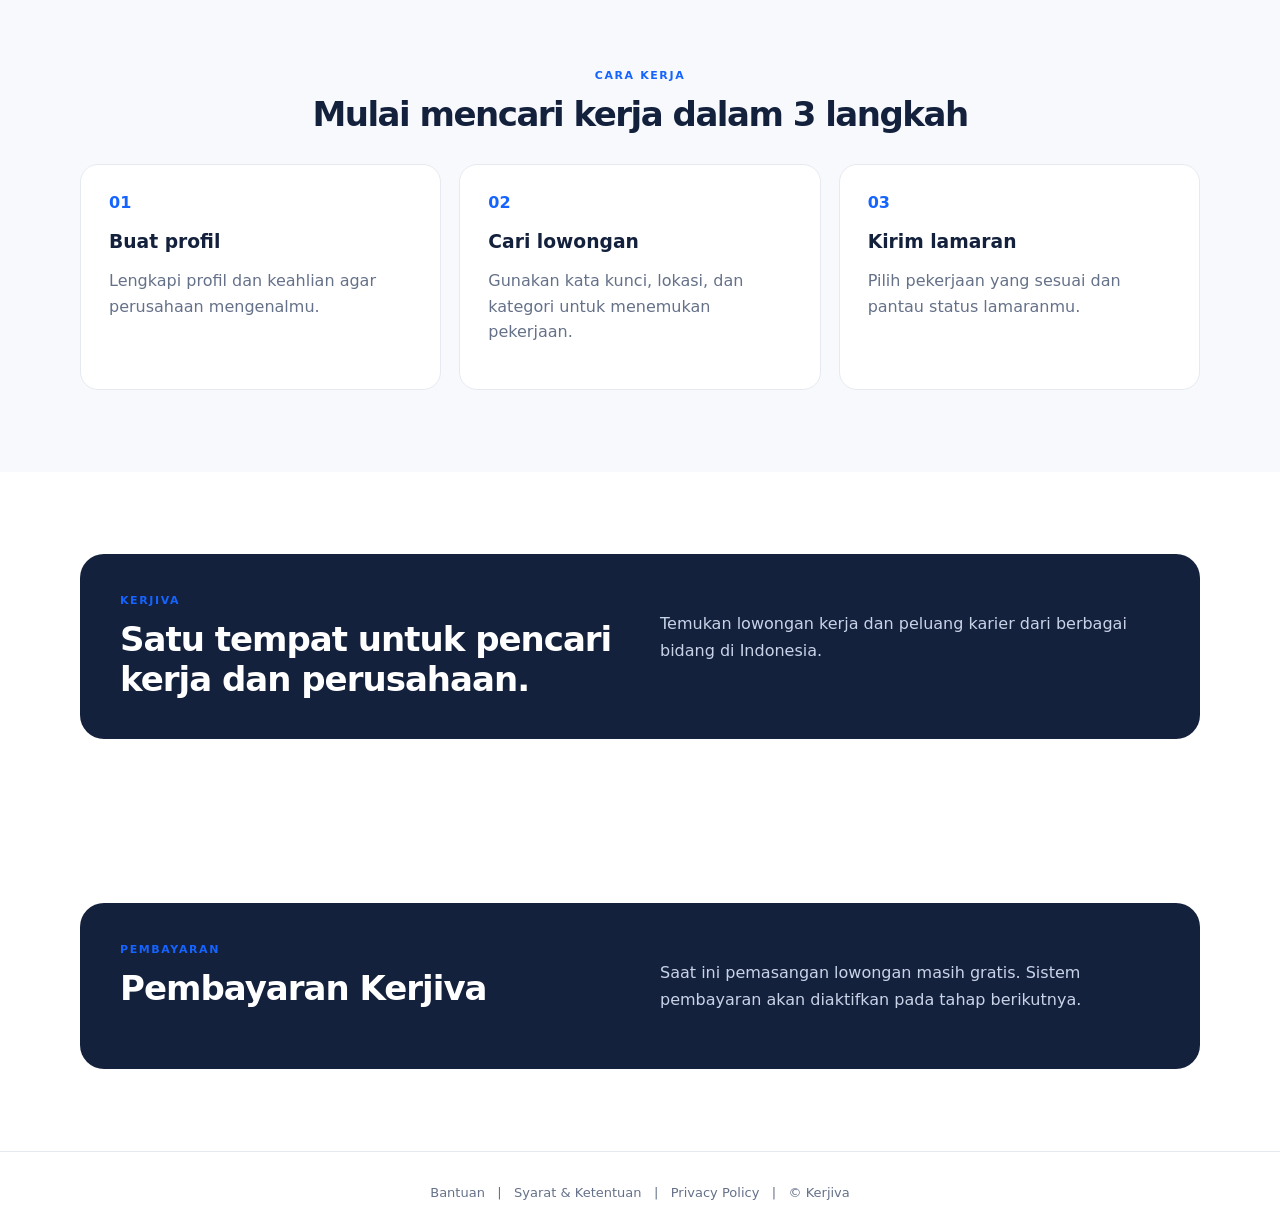
==== commit 2c850e0f: "Update index.html" ====
--- a/index.html
+++ b/index.html
@@ -1,3 +1,4 @@
+
 <!doctype html>
 <html lang="id">
 <head>
@@ -11,6 +12,8 @@
   <title>Kerjiva — Temukan Pekerjaanmu</title>
   <link rel="stylesheet" href="styles.css">
  <script src="https://app.midtrans.com/snap/snap.js" data-client-key="Mid-client-Qr5XyvrR9S_PJY_P"></script>
+  <script async src="https://pagead2.googlesyndication.com/pagead/js/adsbygoogle.js?client=ca-pub-7975317324350666"
+     crossorigin="anonymous"></script>
 </head>
 <body>
   <header class="site-header">
@@ -600,18 +603,116 @@
         >
       </label>
 
-      <!-- PASSWORD -->
-      <label>
-        Password
-        <input
-          id="password"
-          type="password"
-          required
-          minlength="6"
-          placeholder="Minimal 6 karakter"
-          autocomplete="new-password"
-        >
-      </label>
+    <!-- PASSWORD -->
+<label>
+  <span id="passwordLabel">Password</span>
+
+  <div style="
+    position:relative;
+    width:100%;
+  ">
+    <input
+      id="password"
+      type="password"
+      required
+      minlength="6"
+      placeholder="Minimal 6 karakter"
+      autocomplete="new-password"
+      style="
+        width:100%;
+        box-sizing:border-box;
+        padding-right:46px;
+      "
+    >
+
+    <button
+      type="button"
+      id="togglePassword"
+      aria-label="Tampilkan password"
+      style="
+        position:absolute;
+        right:12px;
+        top:50%;
+        transform:translateY(-50%);
+        border:none;
+        background:none;
+        padding:4px;
+        font-size:19px;
+        cursor:pointer;
+        line-height:1;
+      "
+    >
+      👁️
+    </button>
+  </div>
+</label>
+      
+      <!-- LUPA PASSWORD -->
+<div id="forgotPasswordWrapper" style="
+  display:none;
+  text-align:right;
+  margin-top:-8px;
+  margin-bottom:14px;
+">
+  <button
+    type="button"
+    id="forgotPasswordBtn"
+    style="
+      border:none;
+      background:none;
+      padding:0;
+      color:#123b6d;
+      font-size:13px;
+      font-weight:600;
+      cursor:pointer;
+    "
+  >
+   <span id="forgotPasswordText">Lupa Password?</span>
+  </button>
+</div>
+      <!-- FORM LUPA PASSWORD -->
+<div id="forgotPasswordForm" style="display:none;">
+
+  <label>
+    <span id="forgotPasswordEmailLabel">Email</span>
+    <input
+      id="forgotPasswordEmail"
+      type="email"
+      placeholder="nama@email.com"
+      autocomplete="email"
+    >
+  </label>
+
+  <button
+    type="button"
+    class="btn btn-primary full"
+    id="sendResetPasswordBtn"
+  >
+    <span id="sendResetPasswordText">
+      Kirim Link Reset Password
+    </span>
+  </button>
+
+  <button
+    type="button"
+    id="backToLoginBtn"
+    style="
+      width:100%;
+      margin-top:10px;
+      border:none;
+      background:none;
+      color:#123b6d;
+      font-size:14px;
+      font-weight:600;
+      cursor:pointer;
+    "
+  >
+    <span id="backToLoginText">
+      Kembali ke Login
+    </span>
+  </button>
+
+</div>
 
       <!-- KONFIRMASI PASSWORD -->
       <div id="confirmPasswordField" style="display:none;">
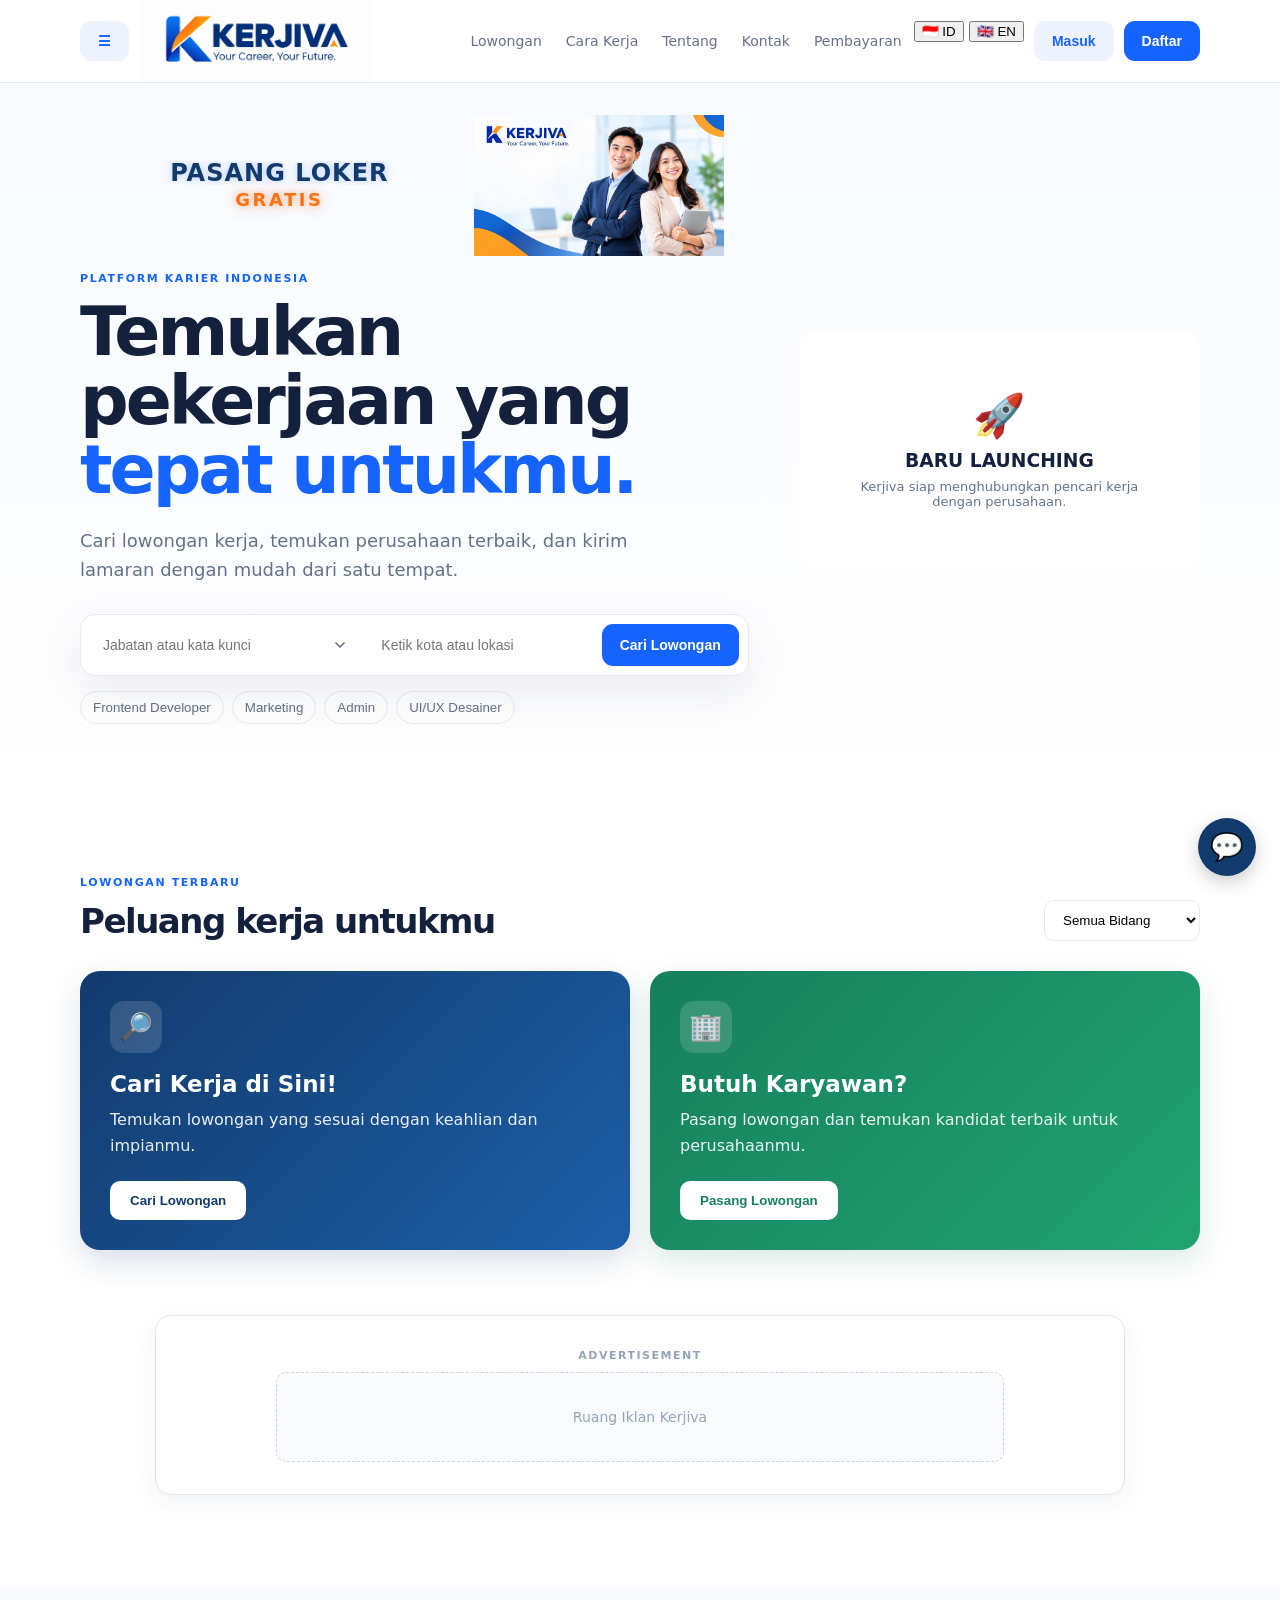
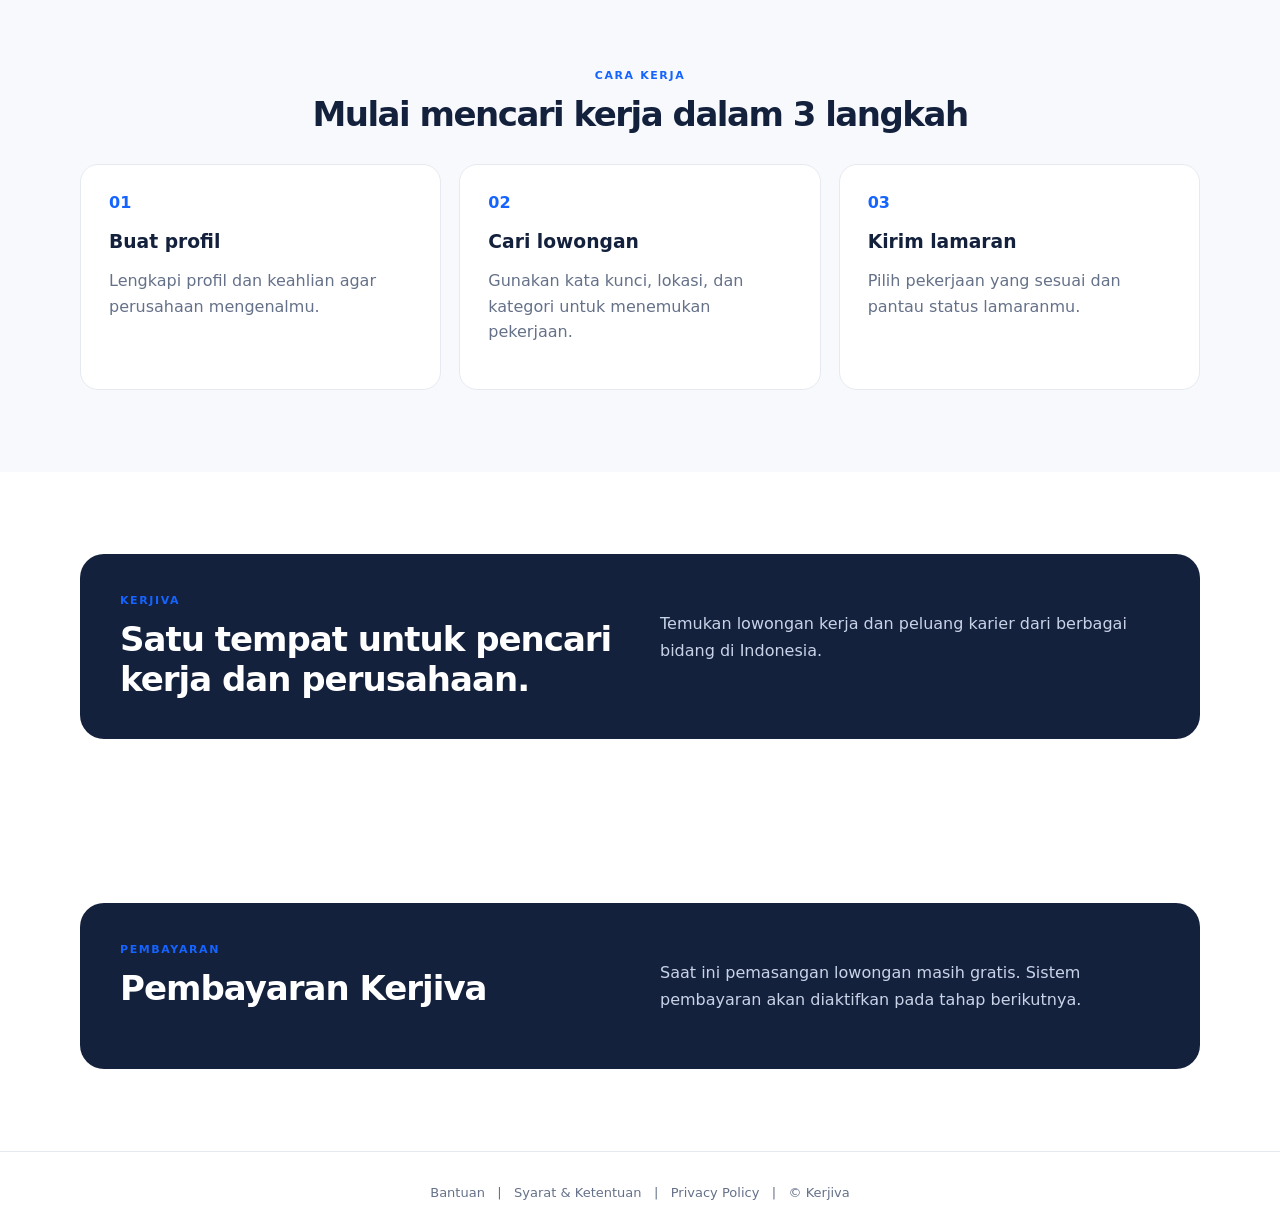
==== commit 71e56629: "Update index.html" ====
--- a/index.html
+++ b/index.html
@@ -713,6 +713,100 @@
   </button>
 
 </div>
+      <!-- FORM PASSWORD BARU -->
+<div id="resetPasswordForm" style="display:none;">
+
+  <label>
+    <span id="newPasswordLabel">Password Baru</span>
+
+    <div style="position:relative;width:100%;">
+      <input
+        id="newPassword"
+        type="password"
+        minlength="6"
+        placeholder="Minimal 6 karakter"
+        autocomplete="new-password"
+        style="
+          width:100%;
+          box-sizing:border-box;
+          padding-right:46px;
+        "
+      >
+
+      <button
+        type="button"
+        id="toggleNewPassword"
+        aria-label="Tampilkan password"
+        style="
+          position:absolute;
+          right:12px;
+          top:50%;
+          transform:translateY(-50%);
+          border:none;
+          background:none;
+          padding:4px;
+          font-size:19px;
+          cursor:pointer;
+          line-height:1;
+        "
+      >
+        👁️
+      </button>
+    </div>
+  </label>
+
+  <label>
+    <span id="confirmNewPasswordLabel">
+      Konfirmasi Password Baru
+    </span>
+
+    <div style="position:relative;width:100%;">
+      <input
+        id="confirmNewPassword"
+        type="password"
+        minlength="6"
+        placeholder="Ulangi password baru"
+        autocomplete="new-password"
+        style="
+          width:100%;
+          box-sizing:border-box;
+          padding-right:46px;
+        "
+      >
+
+      <button
+        type="button"
+        id="toggleConfirmNewPassword"
+        aria-label="Tampilkan password"
+        style="
+          position:absolute;
+          right:12px;
+          top:50%;
+          transform:translateY(-50%);
+          border:none;
+          background:none;
+          padding:4px;
+          font-size:19px;
+          cursor:pointer;
+          line-height:1;
+        "
+      >
+        👁️
+      </button>
+    </div>
+  </label>
+
+  <button
+    type="button"
+    class="btn btn-primary full"
+    id="saveNewPasswordBtn"
+  >
+    <span id="saveNewPasswordText">
+      Simpan Password Baru
+    </span>
+  </button>
+
+</div>
 
       <!-- KONFIRMASI PASSWORD -->
       <div id="confirmPasswordField" style="display:none;">
